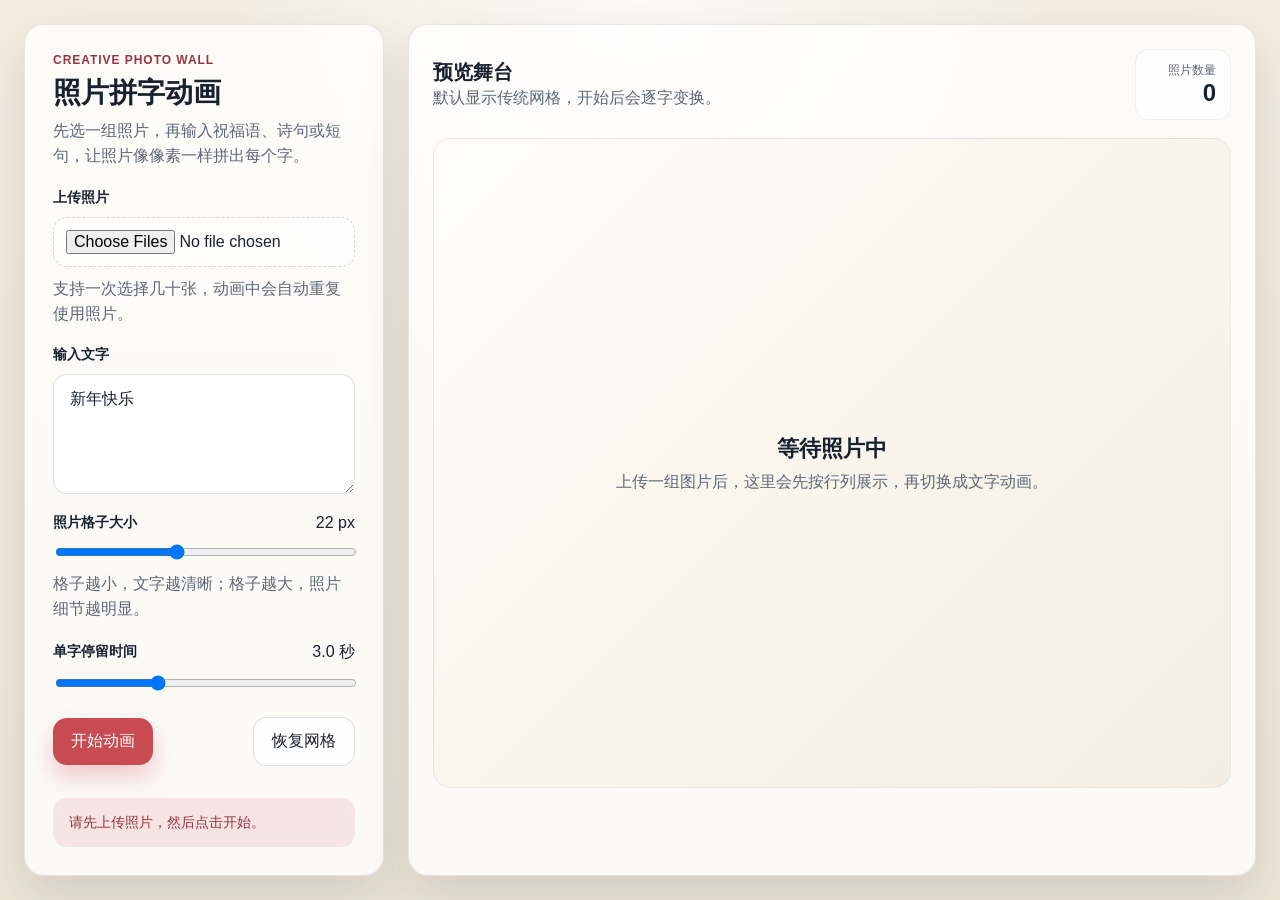
==== photowall/index.html @ dd1a68c2 "photowall" ====
<!DOCTYPE html>
<html lang="zh-CN">
  <head>
    <meta charset="UTF-8" />
    <meta name="viewport" content="width=device-width, initial-scale=1.0" />
    <title>创意照片墙</title>
    <link rel="stylesheet" href="./styles.css" />
  </head>
  <body>
    <div class="app-shell">
      <aside class="control-panel">
        <div class="panel-block">
          <p class="eyebrow">Creative Photo Wall</p>
          <h1>照片拼字动画</h1>
          <p class="panel-copy">
            先选一组照片，再输入祝福语、诗句或短句，让照片像像素一样拼出每个字。
          </p>
        </div>

        <div class="panel-block">
          <label class="field-label" for="photoInput">上传照片</label>
          <input id="photoInput" type="file" accept="image/*" multiple />
          <p class="field-hint">支持一次选择几十张，动画中会自动重复使用照片。</p>
        </div>

        <div class="panel-block">
          <label class="field-label" for="messageInput">输入文字</label>
          <textarea id="messageInput" rows="5" placeholder="例如：新年快乐">新年快乐</textarea>
        </div>

        <div class="panel-block slider-block">
          <div class="slider-header">
            <label class="field-label" for="tileSizeRange">照片格子大小</label>
            <span id="tileSizeValue">22 px</span>
          </div>
          <input id="tileSizeRange" type="range" min="14" max="34" step="2" value="22" />
          <p class="field-hint">格子越小，文字越清晰；格子越大，照片细节越明显。</p>
        </div>

        <div class="panel-block slider-block">
          <div class="slider-header">
            <label class="field-label" for="holdTimeRange">单字停留时间</label>
            <span id="holdTimeValue">3.0 秒</span>
          </div>
          <input id="holdTimeRange" type="range" min="2" max="5" step="0.5" value="3" />
        </div>

        <div class="button-row">
          <button id="startButton" class="primary-button" type="button">开始动画</button>
          <button id="resetButton" class="secondary-button" type="button">恢复网格</button>
        </div>

        <p id="statusText" class="status-text">请先上传照片，然后点击开始。</p>
      </aside>

      <main class="stage-panel">
        <div class="stage-toolbar">
          <div>
            <h2>预览舞台</h2>
            <p>默认显示传统网格，开始后会逐字变换。</p>
          </div>
          <div class="stat-pill">
            <span>照片数量</span>
            <strong id="photoCount">0</strong>
          </div>
        </div>

        <section class="stage-frame">
          <div id="stage" class="stage"></div>
          <canvas id="glyphCanvas" class="hidden-canvas" width="1200" height="700"></canvas>
        </section>
      </main>
    </div>

    <script src="./script.js"></script>
  </body>
</html>
---- photowall/styles.css ----
:root {
  color-scheme: light;
  --bg: #f5f1e8;
  --panel: rgba(255, 255, 255, 0.78);
  --panel-border: rgba(61, 71, 85, 0.12);
  --text: #18212f;
  --muted: #5d6877;
  --accent: #c74b50;
  --accent-deep: #99333d;
  --accent-soft: rgba(199, 75, 80, 0.12);
  --stage: linear-gradient(135deg, #fffdf9 0%, #f3eee1 100%);
  --shadow: 0 22px 48px rgba(24, 33, 47, 0.12);
}

* {
  box-sizing: border-box;
}

body {
  margin: 0;
  min-height: 100vh;
  font-family: "Inter", "PingFang SC", "Microsoft YaHei", sans-serif;
  background:
    radial-gradient(circle at top, rgba(255, 255, 255, 0.72), transparent 38%),
    linear-gradient(180deg, #f3ecdf 0%, #ede6d7 100%);
  color: var(--text);
}

button,
input,
textarea {
  font: inherit;
}

.app-shell {
  display: grid;
  grid-template-columns: minmax(300px, 360px) minmax(0, 1fr);
  gap: 24px;
  min-height: 100vh;
  padding: 24px;
}

.control-panel,
.stage-panel {
  border: 1px solid var(--panel-border);
  border-radius: 20px;
  background: var(--panel);
  backdrop-filter: blur(18px);
  box-shadow: var(--shadow);
}

.control-panel {
  display: flex;
  flex-direction: column;
  gap: 20px;
  padding: 28px;
}

.panel-block {
  display: flex;
  flex-direction: column;
  gap: 10px;
}

.eyebrow {
  margin: 0;
  color: var(--accent-deep);
  font-size: 12px;
  font-weight: 700;
  text-transform: uppercase;
  letter-spacing: 0.08em;
}

h1,
h2,
p {
  margin: 0;
}

h1 {
  font-size: 28px;
  line-height: 1.15;
}

h2 {
  font-size: 20px;
}

.panel-copy,
.field-hint,
.stage-toolbar p {
  color: var(--muted);
  line-height: 1.55;
}

.field-label {
  font-size: 14px;
  font-weight: 700;
}

input[type="file"],
textarea,
input[type="range"] {
  width: 100%;
}

textarea {
  min-height: 120px;
  resize: vertical;
  padding: 14px 16px;
  border: 1px solid rgba(61, 71, 85, 0.16);
  border-radius: 14px;
  background: rgba(255, 255, 255, 0.9);
  color: var(--text);
}

textarea:focus,
input[type="file"]:focus-visible,
input[type="range"]:focus-visible,
button:focus-visible {
  outline: 2px solid rgba(199, 75, 80, 0.38);
  outline-offset: 2px;
}

input[type="file"] {
  padding: 12px;
  border: 1px dashed rgba(61, 71, 85, 0.22);
  border-radius: 14px;
  background: rgba(255, 255, 255, 0.74);
}

.slider-header,
.button-row,
.stage-toolbar {
  display: flex;
  align-items: center;
  justify-content: space-between;
  gap: 12px;
}

.button-row {
  margin-top: 4px;
}

button {
  border: 0;
  border-radius: 14px;
  padding: 13px 18px;
  cursor: pointer;
  transition:
    transform 180ms ease,
    box-shadow 180ms ease,
    background-color 180ms ease;
}

button:hover {
  transform: translateY(-1px);
}

.primary-button {
  background: var(--accent);
  color: #fff;
  box-shadow: 0 12px 24px rgba(199, 75, 80, 0.28);
}

.primary-button:hover {
  background: #b54149;
}

.secondary-button {
  background: rgba(255, 255, 255, 0.8);
  color: var(--text);
  border: 1px solid rgba(61, 71, 85, 0.16);
}

.status-text {
  margin-top: auto;
  padding: 14px 16px;
  border-radius: 14px;
  background: var(--accent-soft);
  color: var(--accent-deep);
  font-size: 14px;
  line-height: 1.5;
}

.stage-panel {
  display: flex;
  flex-direction: column;
  gap: 18px;
  padding: 24px;
}

.stat-pill {
  display: inline-flex;
  flex-direction: column;
  align-items: flex-end;
  padding: 12px 14px;
  min-width: 96px;
  border-radius: 14px;
  background: rgba(255, 255, 255, 0.76);
  border: 1px solid rgba(61, 71, 85, 0.08);
}

.stat-pill span {
  color: var(--muted);
  font-size: 12px;
}

.stat-pill strong {
  font-size: 24px;
}

.stage-frame {
  position: relative;
  min-height: 72vh;
  border-radius: 18px;
  overflow: hidden;
  border: 1px solid rgba(61, 71, 85, 0.08);
  background: var(--stage);
}

.stage {
  position: relative;
  width: 100%;
  height: 100%;
  min-height: 72vh;
}

.photo-tile {
  position: absolute;
  top: 0;
  left: 0;
  border-radius: 6px;
  background-size: cover;
  background-position: center;
  box-shadow: 0 10px 18px rgba(24, 33, 47, 0.12);
  transition:
    transform 1000ms cubic-bezier(0.22, 1, 0.36, 1),
    width 1000ms cubic-bezier(0.22, 1, 0.36, 1),
    height 1000ms cubic-bezier(0.22, 1, 0.36, 1),
    opacity 800ms ease,
    border-radius 1000ms ease,
    box-shadow 800ms ease;
  will-change: transform, width, height, opacity;
}

.photo-tile.is-glyph {
  border-radius: 4px;
  box-shadow: 0 8px 14px rgba(24, 33, 47, 0.12);
}

.photo-tile.is-hidden {
  opacity: 0;
}

.photo-tile.is-grid {
  opacity: 1;
}

.empty-state {
  position: absolute;
  inset: 0;
  display: grid;
  place-items: center;
  padding: 24px;
  color: var(--muted);
  text-align: center;
}

.empty-state strong {
  display: block;
  margin-bottom: 8px;
  color: var(--text);
  font-size: 22px;
}

.hidden-canvas {
  position: absolute;
  width: 0;
  height: 0;
  opacity: 0;
  pointer-events: none;
}

@media (max-width: 980px) {
  .app-shell {
    grid-template-columns: 1fr;
  }

  .stage-frame,
  .stage {
    min-height: 60vh;
  }
}

@media (max-width: 640px) {
  .app-shell {
    padding: 14px;
    gap: 14px;
  }

  .control-panel,
  .stage-panel {
    border-radius: 16px;
    padding: 18px;
  }

  .button-row,
  .stage-toolbar {
    flex-direction: column;
    align-items: stretch;
  }

  .stat-pill {
    align-items: flex-start;
  }
}
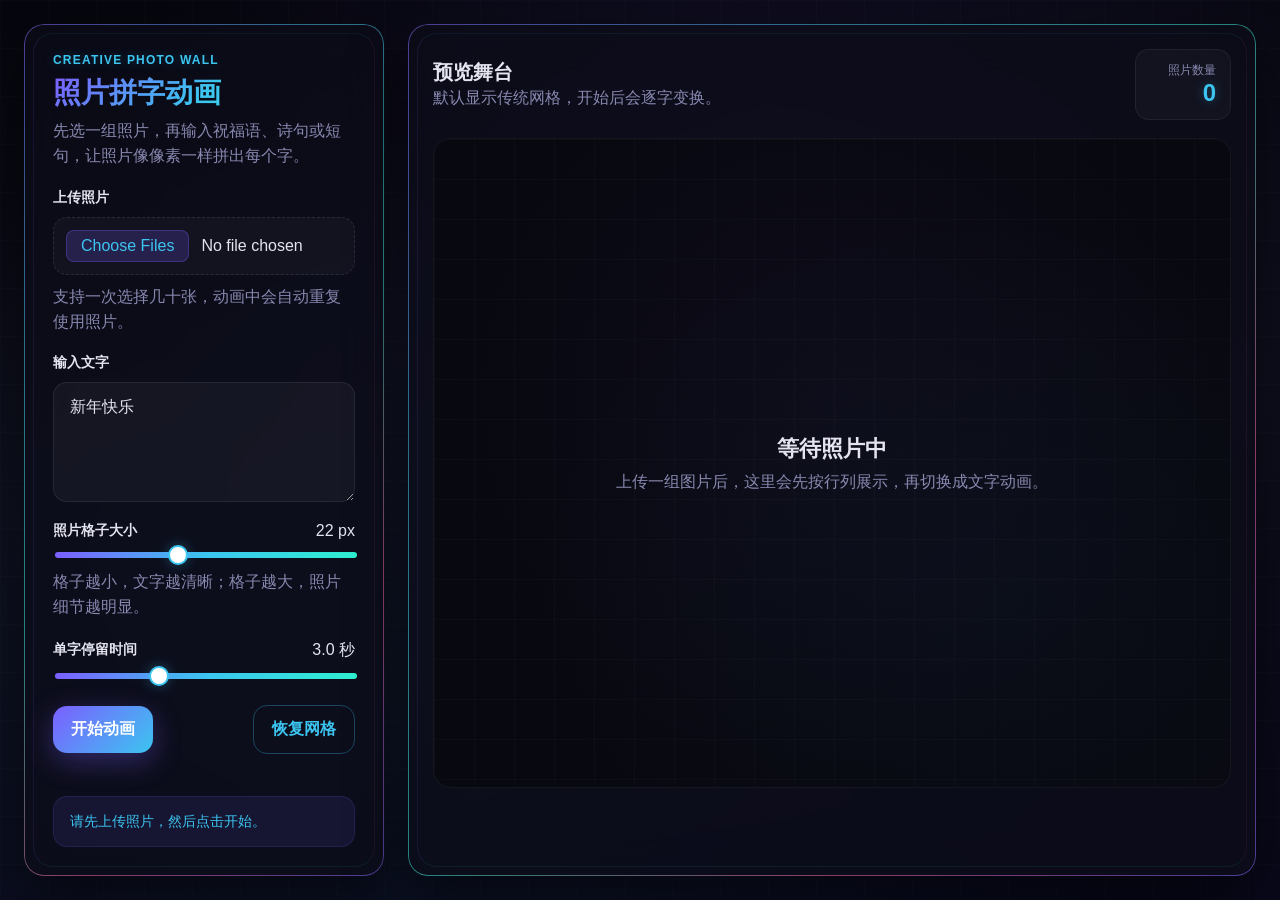
==== commit 02c01b5b: "Redesign UI with holographic future-tech style Co-Authored-By: Claude Opus 4.6 <noreply@anthropic.co" ====
--- a/photowall/index.html
+++ b/photowall/index.html
@@ -66,6 +66,8 @@
         </div>
 
         <section class="stage-frame">
+          <div class="scanlines" aria-hidden="true"></div>
+          <div class="stage-grid" aria-hidden="true"></div>
           <div id="stage" class="stage"></div>
           <canvas id="glyphCanvas" class="hidden-canvas" width="1200" height="700"></canvas>
         </section>
--- a/photowall/styles.css
+++ b/photowall/styles.css
@@ -1,15 +1,18 @@
 :root {
-  color-scheme: light;
-  --bg: #f5f1e8;
-  --panel: rgba(255, 255, 255, 0.78);
-  --panel-border: rgba(61, 71, 85, 0.12);
-  --text: #18212f;
-  --muted: #5d6877;
-  --accent: #c74b50;
-  --accent-deep: #99333d;
-  --accent-soft: rgba(199, 75, 80, 0.12);
-  --stage: linear-gradient(135deg, #fffdf9 0%, #f3eee1 100%);
-  --shadow: 0 22px 48px rgba(24, 33, 47, 0.12);
+  color-scheme: dark;
+  --bg-base: #06060e;
+  --bg-panel: rgba(13, 13, 26, 0.72);
+  --text: #e4e4f0;
+  --muted: #8888b0;
+  --accent-purple: #7b5fff;
+  --accent-blue: #3cc5f0;
+  --accent-pink: #ff5ea0;
+  --accent-cyan: #2ef0d0;
+  --panel-border: rgba(255, 255, 255, 0.06);
+  --glow-purple: rgba(123, 95, 255, 0.35);
+  --glow-blue: rgba(60, 197, 240, 0.35);
+  --glow-pink: rgba(255, 94, 160, 0.3);
+  --shadow: 0 22px 56px rgba(0, 0, 0, 0.5);
 }
 
 * {
@@ -21,9 +24,23 @@
   min-height: 100vh;
   font-family: "Inter", "PingFang SC", "Microsoft YaHei", sans-serif;
   background:
-    radial-gradient(circle at top, rgba(255, 255, 255, 0.72), transparent 38%),
-    linear-gradient(180deg, #f3ecdf 0%, #ede6d7 100%);
+    radial-gradient(ellipse at 60% 20%, rgba(123, 95, 255, 0.08) 0%, transparent 60%),
+    radial-gradient(ellipse at 30% 80%, rgba(60, 197, 240, 0.05) 0%, transparent 60%),
+    linear-gradient(175deg, #06060e 0%, #0d0d1a 50%, #08081a 100%);
   color: var(--text);
+}
+
+/* ---- subtle background grid ---- */
+body::before {
+  content: "";
+  position: fixed;
+  inset: 0;
+  pointer-events: none;
+  z-index: 0;
+  background-image:
+    linear-gradient(rgba(255, 255, 255, 0.015) 1px, transparent 1px),
+    linear-gradient(90deg, rgba(255, 255, 255, 0.015) 1px, transparent 1px);
+  background-size: 48px 48px;
 }
 
 button,
@@ -38,15 +55,59 @@
   gap: 24px;
   min-height: 100vh;
   padding: 24px;
-}
+  position: relative;
+  z-index: 1;
+}
+
+/* ================== panels ================== */
 
 .control-panel,
 .stage-panel {
+  position: relative;
+  border-radius: 20px;
+  background: var(--bg-panel);
+  backdrop-filter: blur(24px);
+  box-shadow: var(--shadow);
   border: 1px solid var(--panel-border);
-  border-radius: 20px;
-  background: var(--panel);
-  backdrop-filter: blur(18px);
-  box-shadow: var(--shadow);
+}
+
+/* holographic rainbow edge glow */
+.control-panel::before,
+.stage-panel::before {
+  content: "";
+  position: absolute;
+  inset: -1px;
+  border-radius: inherit;
+  padding: 1px;
+  background: linear-gradient(
+    135deg,
+    var(--accent-purple),
+    var(--accent-blue),
+    var(--accent-cyan),
+    var(--accent-pink),
+    var(--accent-purple)
+  );
+  -webkit-mask: linear-gradient(#fff 0 0) content-box, linear-gradient(#fff 0 0);
+  -webkit-mask-composite: xor;
+  mask-composite: exclude;
+  opacity: 0.5;
+  pointer-events: none;
+  z-index: 0;
+}
+
+/* corner accents */
+.control-panel::after,
+.stage-panel::after {
+  content: "";
+  position: absolute;
+  inset: 8px;
+  border-radius: inherit;
+  pointer-events: none;
+  z-index: 0;
+  border-left: 1px solid rgba(123, 95, 255, 0.12);
+  border-top: 1px solid rgba(60, 197, 240, 0.08);
+  border-right: 1px solid rgba(255, 94, 160, 0.08);
+  border-bottom: 1px solid rgba(46, 240, 208, 0.08);
 }
 
 .control-panel {
@@ -56,19 +117,28 @@
   padding: 28px;
 }
 
+.control-panel > *,
+.stage-panel > * {
+  position: relative;
+  z-index: 1;
+}
+
 .panel-block {
   display: flex;
   flex-direction: column;
   gap: 10px;
 }
 
+/* ================== typography ================== */
+
 .eyebrow {
   margin: 0;
-  color: var(--accent-deep);
+  color: var(--accent-blue);
   font-size: 12px;
   font-weight: 700;
   text-transform: uppercase;
-  letter-spacing: 0.08em;
+  letter-spacing: 0.1em;
+  text-shadow: 0 0 12px rgba(60, 197, 240, 0.3);
 }
 
 h1,
@@ -80,6 +150,10 @@
 h1 {
   font-size: 28px;
   line-height: 1.15;
+  background: linear-gradient(135deg, var(--accent-purple), var(--accent-blue), var(--accent-cyan));
+  -webkit-background-clip: text;
+  background-clip: text;
+  color: transparent;
 }
 
 h2 {
@@ -98,6 +172,8 @@
   font-weight: 700;
 }
 
+/* ================== form elements ================== */
+
 input[type="file"],
 textarea,
 input[type="range"] {
@@ -108,9 +184,9 @@
   min-height: 120px;
   resize: vertical;
   padding: 14px 16px;
-  border: 1px solid rgba(61, 71, 85, 0.16);
+  border: 1px solid rgba(255, 255, 255, 0.08);
   border-radius: 14px;
-  background: rgba(255, 255, 255, 0.9);
+  background: rgba(255, 255, 255, 0.04);
   color: var(--text);
 }
 
@@ -118,16 +194,54 @@
 input[type="file"]:focus-visible,
 input[type="range"]:focus-visible,
 button:focus-visible {
-  outline: 2px solid rgba(199, 75, 80, 0.38);
+  outline: 2px solid rgba(123, 95, 255, 0.5);
   outline-offset: 2px;
 }
 
 input[type="file"] {
   padding: 12px;
-  border: 1px dashed rgba(61, 71, 85, 0.22);
+  border: 1px dashed rgba(255, 255, 255, 0.1);
   border-radius: 14px;
-  background: rgba(255, 255, 255, 0.74);
-}
+  background: rgba(255, 255, 255, 0.03);
+  color: var(--text);
+}
+
+input[type="file"]::file-selector-button {
+  background: rgba(123, 95, 255, 0.2);
+  color: var(--accent-blue);
+  border: 1px solid rgba(123, 95, 255, 0.3);
+  border-radius: 8px;
+  padding: 6px 14px;
+  margin-right: 12px;
+  cursor: pointer;
+  transition: background 200ms ease;
+}
+
+input[type="file"]::file-selector-button:hover {
+  background: rgba(123, 95, 255, 0.35);
+}
+
+input[type="range"] {
+  -webkit-appearance: none;
+  appearance: none;
+  height: 6px;
+  border-radius: 3px;
+  background: linear-gradient(90deg, var(--accent-purple), var(--accent-blue), var(--accent-cyan));
+}
+
+input[type="range"]::-webkit-slider-thumb {
+  -webkit-appearance: none;
+  appearance: none;
+  width: 20px;
+  height: 20px;
+  border-radius: 50%;
+  background: #fff;
+  border: 2px solid var(--accent-blue);
+  cursor: pointer;
+  box-shadow: 0 0 14px var(--glow-blue);
+}
+
+/* ================== layout utilities ================== */
 
 .slider-header,
 .button-row,
@@ -142,11 +256,14 @@
   margin-top: 4px;
 }
 
+/* ================== buttons ================== */
+
 button {
   border: 0;
   border-radius: 14px;
   padding: 13px 18px;
   cursor: pointer;
+  font-weight: 600;
   transition:
     transform 180ms ease,
     box-shadow 180ms ease,
@@ -158,30 +275,41 @@
 }
 
 .primary-button {
-  background: var(--accent);
+  background: linear-gradient(135deg, var(--accent-purple), var(--accent-blue));
   color: #fff;
-  box-shadow: 0 12px 24px rgba(199, 75, 80, 0.28);
+  box-shadow: 0 8px 28px var(--glow-purple);
 }
 
 .primary-button:hover {
-  background: #b54149;
+  background: linear-gradient(135deg, #8f77ff, #4dd0f5);
+  box-shadow: 0 12px 36px rgba(123, 95, 255, 0.5);
 }
 
 .secondary-button {
-  background: rgba(255, 255, 255, 0.8);
-  color: var(--text);
-  border: 1px solid rgba(61, 71, 85, 0.16);
-}
+  background: transparent;
+  color: var(--accent-blue);
+  border: 1px solid rgba(60, 197, 240, 0.3);
+}
+
+.secondary-button:hover {
+  border-color: rgba(60, 197, 240, 0.6);
+  box-shadow: 0 4px 16px rgba(60, 197, 240, 0.15);
+}
+
+/* ================== status text ================== */
 
 .status-text {
   margin-top: auto;
   padding: 14px 16px;
   border-radius: 14px;
-  background: var(--accent-soft);
-  color: var(--accent-deep);
+  background: rgba(123, 95, 255, 0.1);
+  border: 1px solid rgba(123, 95, 255, 0.15);
+  color: var(--accent-blue);
   font-size: 14px;
   line-height: 1.5;
 }
+
+/* ================== stage panel ================== */
 
 .stage-panel {
   display: flex;
@@ -197,8 +325,8 @@
   padding: 12px 14px;
   min-width: 96px;
   border-radius: 14px;
-  background: rgba(255, 255, 255, 0.76);
-  border: 1px solid rgba(61, 71, 85, 0.08);
+  background: rgba(255, 255, 255, 0.03);
+  border: 1px solid rgba(255, 255, 255, 0.06);
 }
 
 .stat-pill span {
@@ -208,6 +336,8 @@
 
 .stat-pill strong {
   font-size: 24px;
+  color: var(--accent-blue);
+  text-shadow: 0 0 12px var(--glow-blue);
 }
 
 .stage-frame {
@@ -215,16 +345,53 @@
   min-height: 72vh;
   border-radius: 18px;
   overflow: hidden;
-  border: 1px solid rgba(61, 71, 85, 0.08);
-  background: var(--stage);
-}
+  border: 1px solid rgba(255, 255, 255, 0.05);
+  background:
+    radial-gradient(ellipse at 50% 40%, rgba(123, 95, 255, 0.04) 0%, transparent 70%),
+    radial-gradient(ellipse at 70% 70%, rgba(60, 197, 240, 0.03) 0%, transparent 60%),
+    #080810;
+}
+
+/* ---- stage grid ---- */
+
+.stage-grid {
+  position: absolute;
+  inset: 0;
+  z-index: 0;
+  pointer-events: none;
+  background-image:
+    linear-gradient(rgba(255, 255, 255, 0.02) 1px, transparent 1px),
+    linear-gradient(90deg, rgba(255, 255, 255, 0.02) 1px, transparent 1px);
+  background-size: 40px 40px;
+}
+
+/* ---- scanlines ---- */
+
+.scanlines {
+  position: absolute;
+  inset: 0;
+  z-index: 1;
+  pointer-events: none;
+  background: repeating-linear-gradient(
+    0deg,
+    transparent,
+    transparent 2px,
+    rgba(0, 0, 0, 0.03) 2px,
+    rgba(0, 0, 0, 0.03) 4px
+  );
+}
+
+/* ---- stage ---- */
 
 .stage {
   position: relative;
+  z-index: 2;
   width: 100%;
   height: 100%;
   min-height: 72vh;
 }
+
+/* ================== photo tiles ================== */
 
 .photo-tile {
   position: absolute;
@@ -233,7 +400,9 @@
   border-radius: 6px;
   background-size: cover;
   background-position: center;
-  box-shadow: 0 10px 18px rgba(24, 33, 47, 0.12);
+  box-shadow:
+    0 8px 24px rgba(0, 0, 0, 0.35),
+    0 0 0 1px rgba(255, 255, 255, 0.06);
   transition:
     transform 1000ms cubic-bezier(0.22, 1, 0.36, 1),
     width 1000ms cubic-bezier(0.22, 1, 0.36, 1),
@@ -246,16 +415,23 @@
 
 .photo-tile.is-glyph {
   border-radius: 4px;
-  box-shadow: 0 8px 14px rgba(24, 33, 47, 0.12);
+  box-shadow:
+    0 8px 20px rgba(0, 0, 0, 0.4),
+    0 0 0 1px rgba(123, 95, 255, 0.15),
+    0 0 12px rgba(123, 95, 255, 0.1);
+}
+
+.photo-tile.is-grid {
+  box-shadow:
+    0 8px 24px rgba(0, 0, 0, 0.35),
+    0 0 0 1px rgba(255, 255, 255, 0.06);
 }
 
 .photo-tile.is-hidden {
   opacity: 0;
 }
 
-.photo-tile.is-grid {
-  opacity: 1;
-}
+/* ================== empty state ================== */
 
 .empty-state {
   position: absolute;
@@ -274,6 +450,8 @@
   font-size: 22px;
 }
 
+/* ================== hidden canvas ================== */
+
 .hidden-canvas {
   position: absolute;
   width: 0;
@@ -281,6 +459,8 @@
   opacity: 0;
   pointer-events: none;
 }
+
+/* ================== responsive ================== */
 
 @media (max-width: 980px) {
   .app-shell {
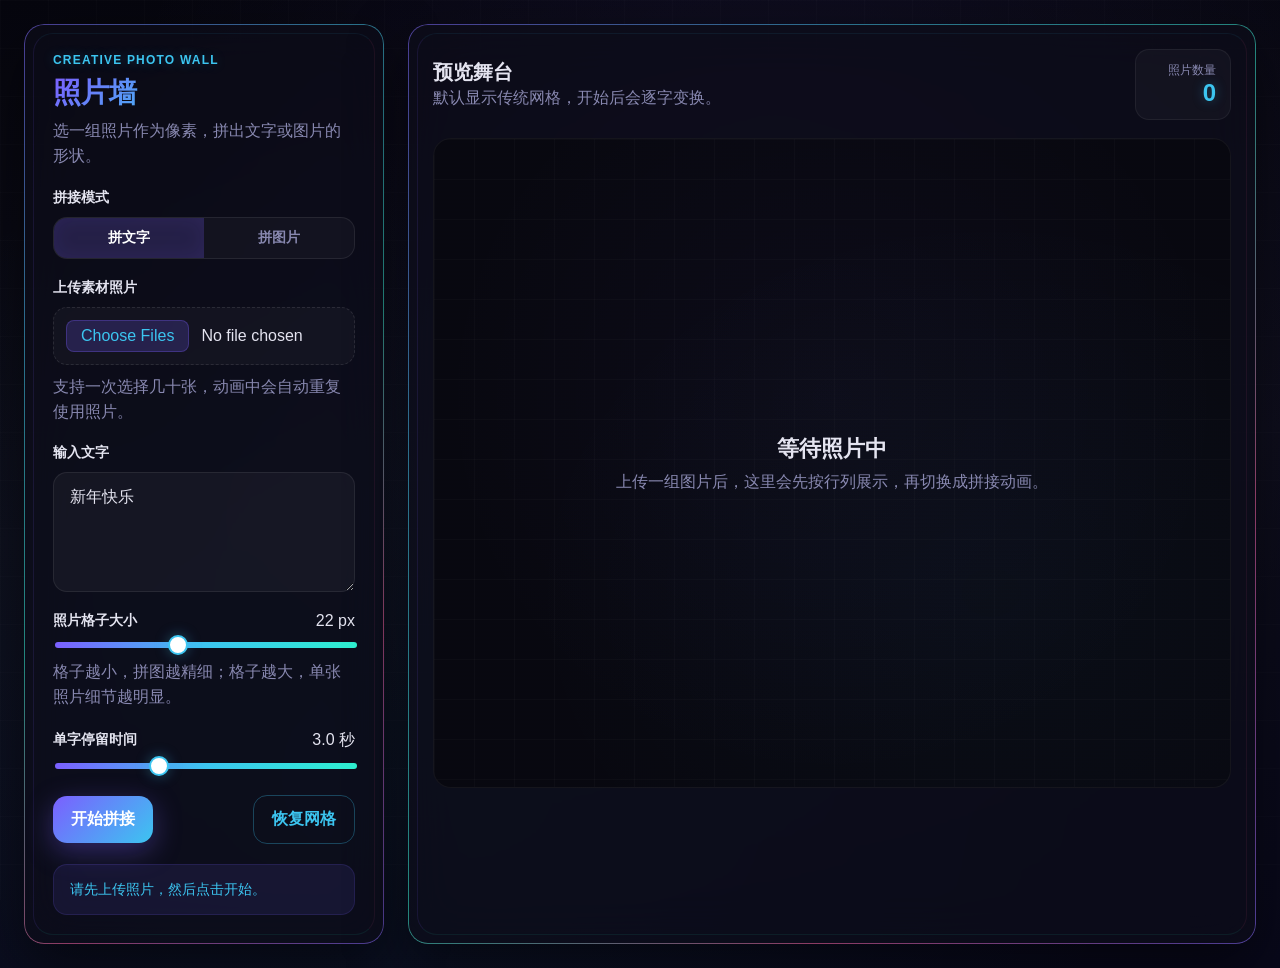
==== commit 3c82eee0: "Add image mosaic mode: photos as pixels to recreate a reference image New "拼图片" mode alongside exist" ====
--- a/photowall/index.html
+++ b/photowall/index.html
@@ -11,21 +11,50 @@
       <aside class="control-panel">
         <div class="panel-block">
           <p class="eyebrow">Creative Photo Wall</p>
-          <h1>照片拼字动画</h1>
+          <h1>照片墙</h1>
           <p class="panel-copy">
-            先选一组照片，再输入祝福语、诗句或短句，让照片像像素一样拼出每个字。
+            选一组照片作为像素，拼出文字或图片的形状。
           </p>
         </div>
 
         <div class="panel-block">
-          <label class="field-label" for="photoInput">上传照片</label>
+          <label class="field-label">拼接模式</label>
+          <div class="mode-tabs" id="modeTabs">
+            <button class="mode-tab is-active" data-mode="text">拼文字</button>
+            <button class="mode-tab" data-mode="image">拼图片</button>
+          </div>
+        </div>
+
+        <div class="panel-block">
+          <label class="field-label" for="photoInput">上传素材照片</label>
           <input id="photoInput" type="file" accept="image/*" multiple />
           <p class="field-hint">支持一次选择几十张，动画中会自动重复使用照片。</p>
         </div>
 
-        <div class="panel-block">
+        <div class="panel-block mode-text">
           <label class="field-label" for="messageInput">输入文字</label>
           <textarea id="messageInput" rows="5" placeholder="例如：新年快乐">新年快乐</textarea>
+        </div>
+
+        <div class="panel-block mode-image is-hidden">
+          <label class="field-label" for="refImageInput">上传参考图</label>
+          <input id="refImageInput" type="file" accept="image/*" />
+          <p class="field-hint">选择一张目标图案，照片会拼出它的形状（如爱心、人脸等）。</p>
+        </div>
+
+        <div class="panel-block slider-block mode-image is-hidden">
+          <div class="slider-header">
+            <label class="field-label" for="thresholdRange">亮度阈值</label>
+            <span id="thresholdValue">128</span>
+          </div>
+          <input id="thresholdRange" type="range" min="0" max="255" step="5" value="128" />
+          <div class="invert-row">
+            <label class="invert-label">
+              <input id="invertFillCheckbox" type="checkbox" checked />
+              <span>反转填充方向</span>
+            </label>
+          </div>
+          <p class="field-hint">默认填充较暗区域（如白底上的图案），取消勾选则填充较亮区域。</p>
         </div>
 
         <div class="panel-block slider-block">
@@ -34,10 +63,10 @@
             <span id="tileSizeValue">22 px</span>
           </div>
           <input id="tileSizeRange" type="range" min="14" max="34" step="2" value="22" />
-          <p class="field-hint">格子越小，文字越清晰；格子越大，照片细节越明显。</p>
+          <p class="field-hint">格子越小，拼图越精细；格子越大，单张照片细节越明显。</p>
         </div>
 
-        <div class="panel-block slider-block">
+        <div class="panel-block slider-block mode-text">
           <div class="slider-header">
             <label class="field-label" for="holdTimeRange">单字停留时间</label>
             <span id="holdTimeValue">3.0 秒</span>
@@ -46,7 +75,7 @@
         </div>
 
         <div class="button-row">
-          <button id="startButton" class="primary-button" type="button">开始动画</button>
+          <button id="startButton" class="primary-button" type="button">开始拼接</button>
           <button id="resetButton" class="secondary-button" type="button">恢复网格</button>
         </div>
 
--- a/photowall/styles.css
+++ b/photowall/styles.css
@@ -129,6 +129,71 @@
   gap: 10px;
 }
 
+/* ---- mode tabs ---- */
+
+.mode-tabs {
+  display: flex;
+  gap: 0;
+  border-radius: 14px;
+  overflow: hidden;
+  border: 1px solid rgba(255, 255, 255, 0.08);
+  background: rgba(255, 255, 255, 0.03);
+}
+
+.mode-tab {
+  flex: 1;
+  padding: 11px 16px;
+  border: 0;
+  border-radius: 0;
+  background: transparent;
+  color: var(--muted);
+  font-size: 14px;
+  font-weight: 600;
+  cursor: pointer;
+  transition: background 200ms ease, color 200ms ease, box-shadow 200ms ease;
+}
+
+.mode-tab.is-active {
+  background: rgba(123, 95, 255, 0.18);
+  color: #fff;
+  box-shadow: inset 0 0 20px rgba(123, 95, 255, 0.1);
+}
+
+.mode-tab:hover:not(.is-active) {
+  color: var(--text);
+  background: rgba(255, 255, 255, 0.03);
+}
+
+/* ---- invert checkbox ---- */
+
+.invert-row {
+  margin-top: 4px;
+}
+
+.invert-label {
+  display: inline-flex;
+  align-items: center;
+  gap: 8px;
+  font-size: 13px;
+  color: var(--muted);
+  cursor: pointer;
+  user-select: none;
+}
+
+.invert-label input[type="checkbox"] {
+  width: 16px;
+  height: 16px;
+  accent-color: var(--accent-purple);
+  cursor: pointer;
+}
+
+/* ---- mode visibility ---- */
+
+.mode-text.is-hidden,
+.mode-image.is-hidden {
+  display: none;
+}
+
 /* ================== typography ================== */
 
 .eyebrow {
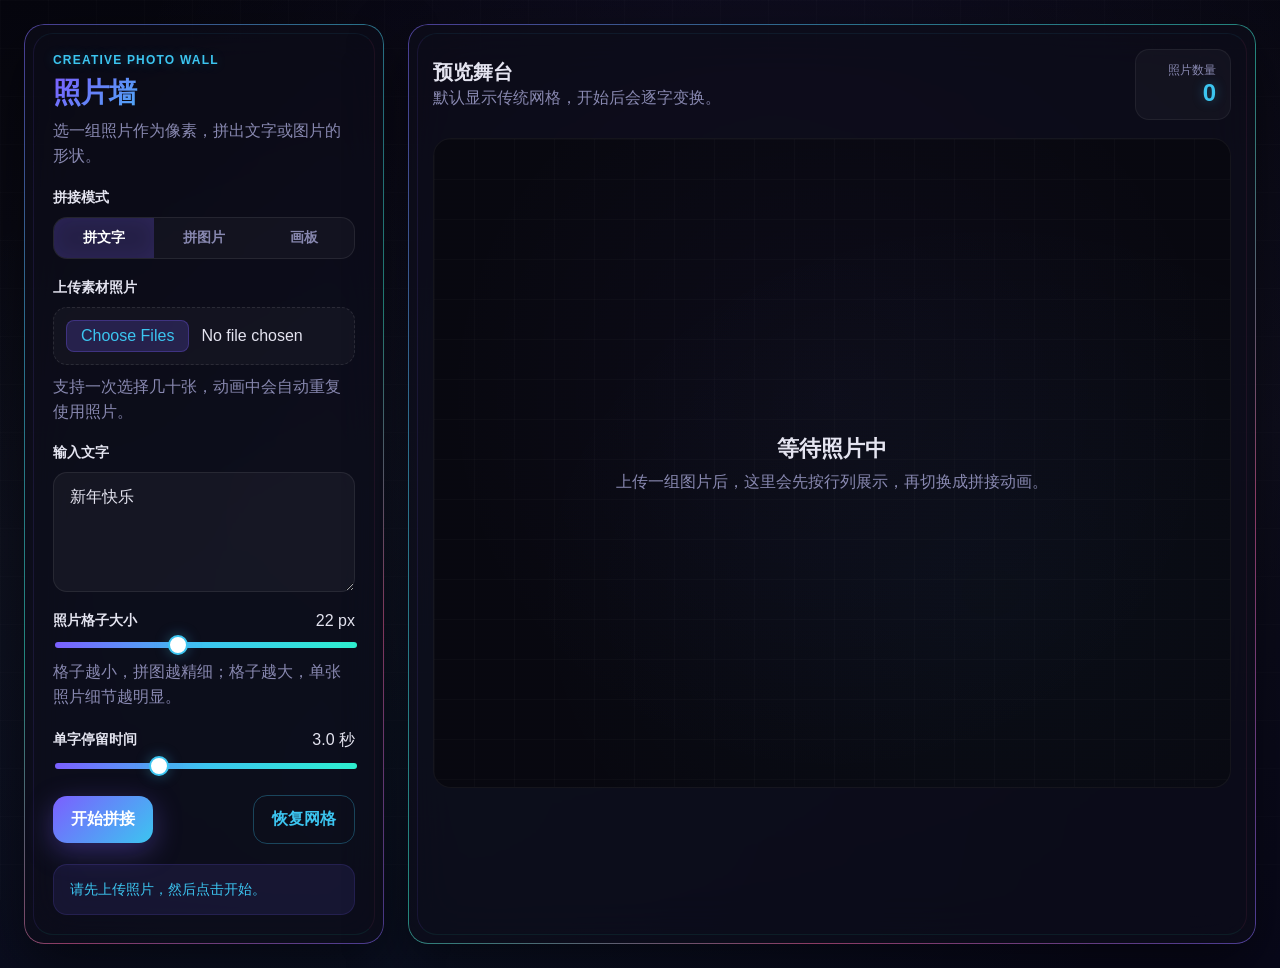
==== commit 451baf17: "Add freehand drawing canvas mode for custom photo mosaics Introduce a third mode "画板" alongside text" ====
--- a/photowall/index.html
+++ b/photowall/index.html
@@ -22,6 +22,7 @@
           <div class="mode-tabs" id="modeTabs">
             <button class="mode-tab is-active" data-mode="text">拼文字</button>
             <button class="mode-tab" data-mode="image">拼图片</button>
+            <button class="mode-tab" data-mode="canvas">画板</button>
           </div>
         </div>
 
@@ -42,19 +43,39 @@
           <p class="field-hint">选择一张目标图案，照片会拼出它的形状（如爱心、人脸等）。</p>
         </div>
 
-        <div class="panel-block slider-block mode-image is-hidden">
+        <div class="panel-block mode-image is-hidden">
+          <label class="field-label">提取方法</label>
+          <div class="mode-tabs" id="segModeTabs">
+            <button class="mode-tab is-active" data-seg="luminance">亮度阈值</button>
+            <button class="mode-tab" data-seg="subject">主体提取</button>
+          </div>
+        </div>
+
+        <div class="panel-block slider-block mode-image seg-luminance is-hidden">
           <div class="slider-header">
             <label class="field-label" for="thresholdRange">亮度阈值</label>
             <span id="thresholdValue">128</span>
           </div>
           <input id="thresholdRange" type="range" min="0" max="255" step="5" value="128" />
+          <p class="field-hint">默认填充较暗区域（如白底上的图案），取消勾选则填充较亮区域。</p>
+        </div>
+
+        <div class="panel-block slider-block mode-image seg-subject is-hidden">
+          <div class="slider-header">
+            <label class="field-label" for="edgeSensitivityRange">边缘灵敏度</label>
+            <span id="edgeSensitivityValue">50</span>
+          </div>
+          <input id="edgeSensitivityRange" type="range" min="0" max="100" step="5" value="50" />
+          <p class="field-hint">灵敏度越低，提取的边缘越少（仅保留强边缘）；越高则保留更多细节。</p>
+        </div>
+
+        <div class="panel-block mode-image is-hidden">
           <div class="invert-row">
             <label class="invert-label">
               <input id="invertFillCheckbox" type="checkbox" checked />
-              <span>反转填充方向</span>
+              <span>反转填充方向（填充背景区域而非主体）</span>
             </label>
           </div>
-          <p class="field-hint">默认填充较暗区域（如白底上的图案），取消勾选则填充较亮区域。</p>
         </div>
 
         <div class="panel-block slider-block">
@@ -64,6 +85,22 @@
           </div>
           <input id="tileSizeRange" type="range" min="14" max="34" step="2" value="22" />
           <p class="field-hint">格子越小，拼图越精细；格子越大，单张照片细节越明显。</p>
+        </div>
+
+        <div class="panel-block slider-block mode-canvas is-hidden">
+          <div class="slider-header">
+            <label class="field-label" for="brushSizeRange">画笔粗细</label>
+            <span id="brushSizeValue">20 px</span>
+          </div>
+          <input id="brushSizeRange" type="range" min="4" max="60" step="2" value="20" />
+        </div>
+
+        <div class="panel-block mode-canvas is-hidden">
+          <div class="canvas-toolbar">
+            <button id="eraserToggle" class="tool-button" type="button">橡皮擦</button>
+            <button id="clearCanvasBtn" class="tool-button secondary" type="button">清空画布</button>
+          </div>
+          <p class="field-hint">在右侧画布上自由绘制形状，点击「开始拼接」用照片拼出画稿。</p>
         </div>
 
         <div class="panel-block slider-block mode-text">
@@ -98,6 +135,7 @@
           <div class="scanlines" aria-hidden="true"></div>
           <div class="stage-grid" aria-hidden="true"></div>
           <div id="stage" class="stage"></div>
+          <canvas id="drawCanvas" class="draw-canvas is-hidden" width="800" height="600"></canvas>
           <canvas id="glyphCanvas" class="hidden-canvas" width="1200" height="700"></canvas>
         </section>
       </main>
--- a/photowall/styles.css
+++ b/photowall/styles.css
@@ -190,7 +190,10 @@
 /* ---- mode visibility ---- */
 
 .mode-text.is-hidden,
-.mode-image.is-hidden {
+.mode-image.is-hidden,
+.mode-canvas.is-hidden,
+.seg-luminance.is-hidden,
+.seg-subject.is-hidden {
   display: none;
 }
 
@@ -525,6 +528,61 @@
   pointer-events: none;
 }
 
+/* ================== drawing canvas ================== */
+
+.draw-canvas {
+  position: absolute;
+  inset: 0;
+  z-index: 3;
+  width: 100%;
+  height: 100%;
+  cursor: crosshair;
+  border-radius: 18px;
+  background: #fff;
+  touch-action: none;
+}
+
+.draw-canvas.is-hidden {
+  display: none;
+}
+
+/* ---- canvas toolbar ---- */
+
+.canvas-toolbar {
+  display: flex;
+  gap: 8px;
+}
+
+.tool-button {
+  flex: 1;
+  padding: 10px 14px;
+  border: 1px solid rgba(255, 255, 255, 0.12);
+  border-radius: 10px;
+  background: rgba(255, 255, 255, 0.05);
+  color: var(--text);
+  font-size: 13px;
+  font-weight: 600;
+  cursor: pointer;
+  transition: background 180ms ease, border-color 180ms ease, box-shadow 180ms ease;
+}
+
+.tool-button:hover {
+  background: rgba(255, 255, 255, 0.1);
+  border-color: rgba(255, 255, 255, 0.2);
+}
+
+.tool-button.is-active {
+  background: rgba(255, 94, 160, 0.18);
+  border-color: rgba(255, 94, 160, 0.4);
+  color: var(--accent-pink);
+  box-shadow: 0 0 14px rgba(255, 94, 160, 0.2);
+}
+
+.tool-button.secondary {
+  border-color: rgba(255, 255, 255, 0.06);
+  color: var(--muted);
+}
+
 /* ================== responsive ================== */
 
 @media (max-width: 980px) {
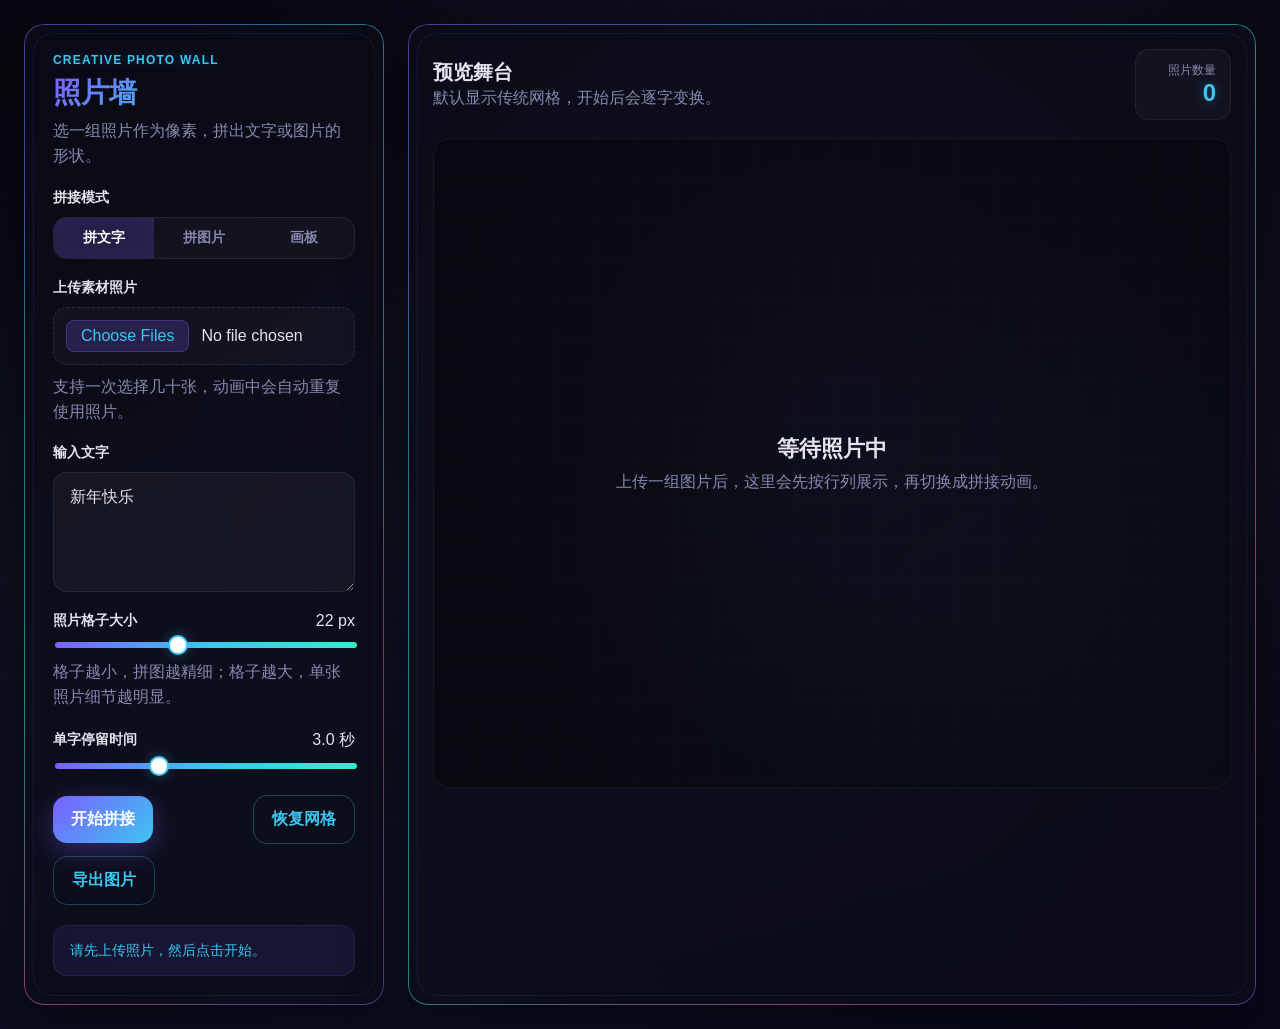
==== commit a072ae1f: "Add white background and PNG export for mosaic results - White background element placed behind mosa" ====
--- a/photowall/index.html
+++ b/photowall/index.html
@@ -114,6 +114,7 @@
         <div class="button-row">
           <button id="startButton" class="primary-button" type="button">开始拼接</button>
           <button id="resetButton" class="secondary-button" type="button">恢复网格</button>
+          <button id="exportButton" class="secondary-button" type="button">导出图片</button>
         </div>
 
         <p id="statusText" class="status-text">请先上传照片，然后点击开始。</p>
--- a/photowall/styles.css
+++ b/photowall/styles.css
@@ -322,6 +322,24 @@
 
 .button-row {
   margin-top: 4px;
+  flex-wrap: wrap;
+}
+
+/* ---- glyph white background ---- */
+
+.glyph-bg {
+  position: absolute;
+  top: 0;
+  left: 0;
+  z-index: 1;
+  background: #fff;
+  border-radius: 12px;
+  box-shadow: 0 4px 24px rgba(0, 0, 0, 0.08);
+  pointer-events: none;
+}
+
+.glyph-bg.is-hidden {
+  display: none;
 }
 
 /* ================== buttons ================== */
